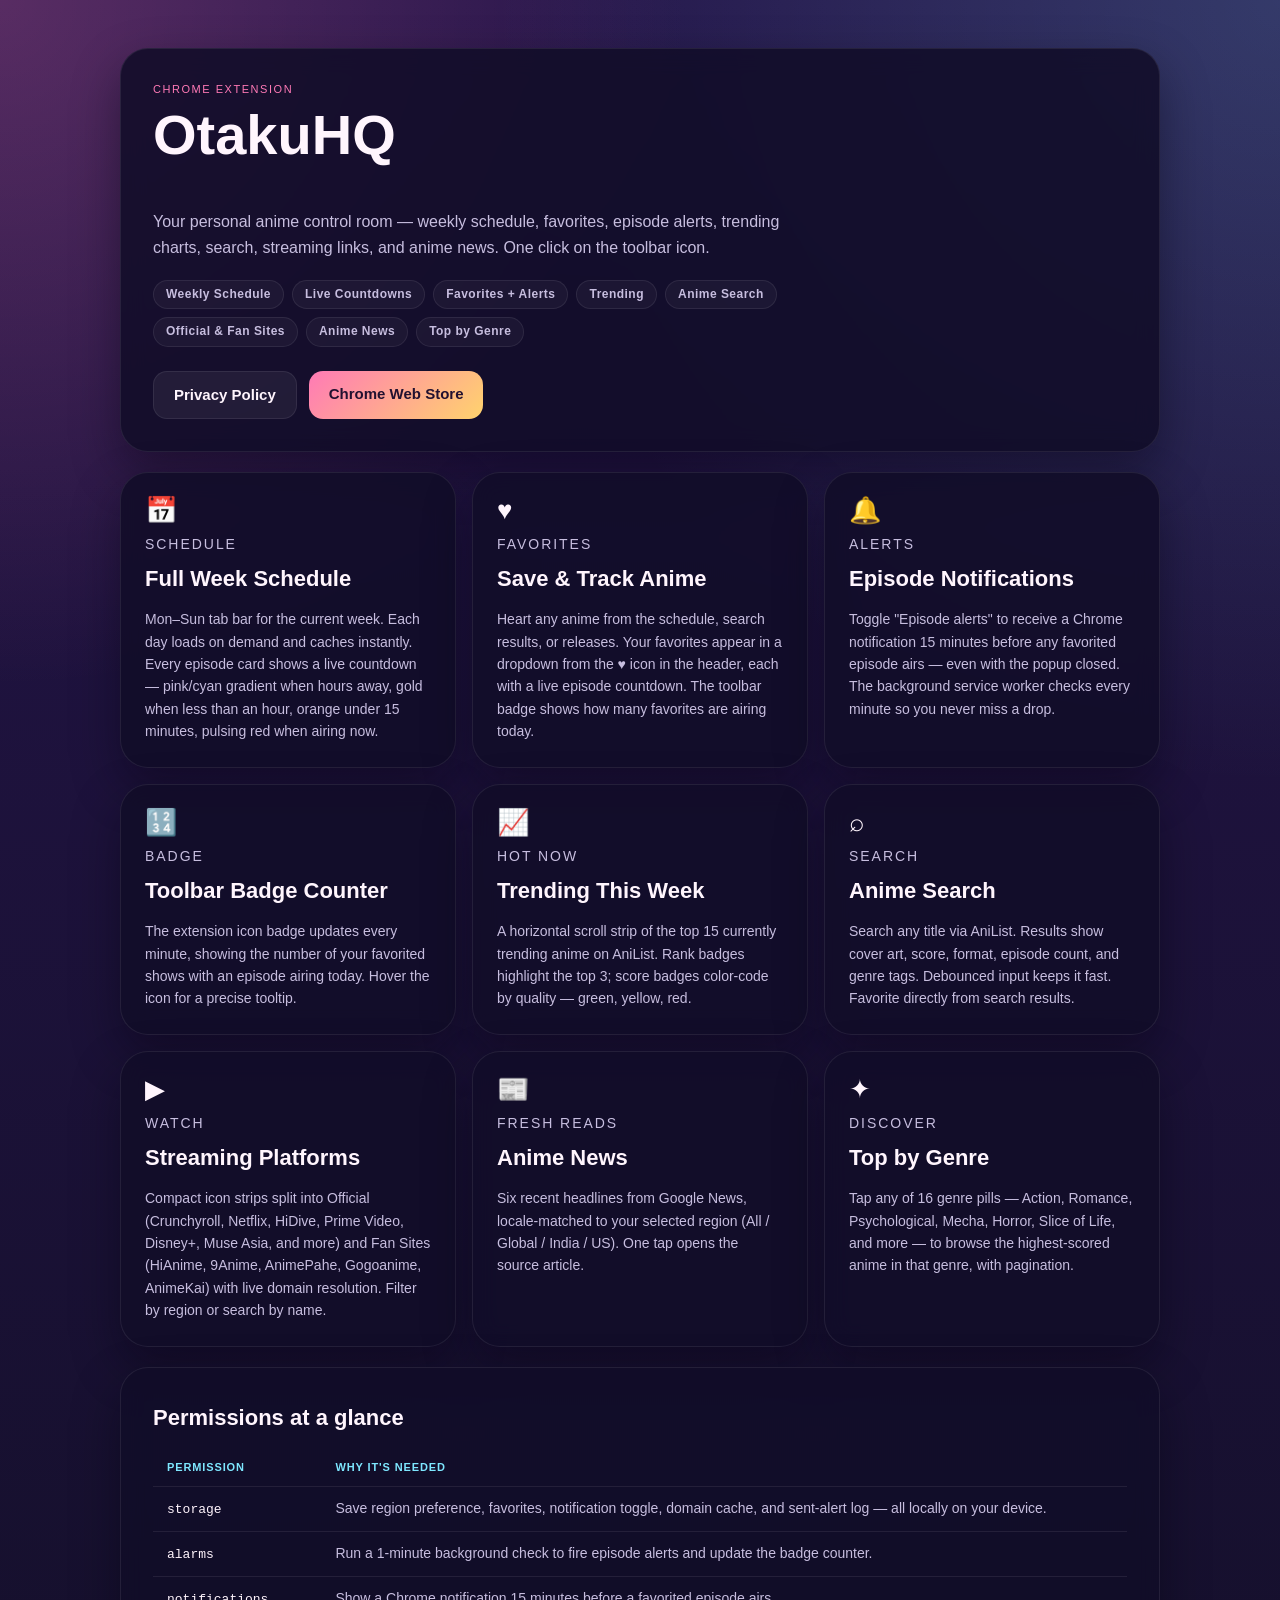
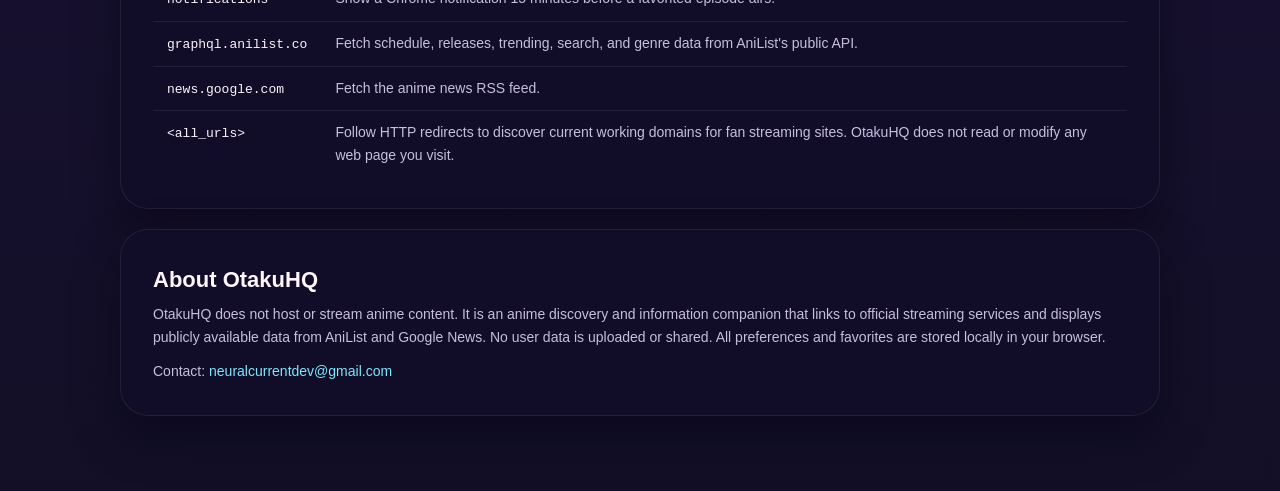
==== index.html @ 3a5a3df6 "Initial commit: OtakuHQ landing page and privacy policy" ====
<!doctype html>
<html lang="en">
  <head>
    <meta charset="utf-8" />
    <meta name="viewport" content="width=device-width, initial-scale=1" />
    <title>OtakuHQ — Anime Control Room for Chrome</title>
    <meta
      name="description"
      content="OtakuHQ is a Chrome extension with a full weekly anime schedule, favorites, episode alerts, trending charts, search, streaming platforms, and anime news — all from one popup."
    />
    <link rel="stylesheet" href="styles.css" />
  </head>
  <body>
    <main class="page-shell">

      <!-- Hero -->
      <section class="card">
        <div class="hero-body">
          <p class="eyebrow">Chrome Extension</p>
          <h1>OtakuHQ</h1>
          <p class="lead">
            Your personal anime control room — weekly schedule, favorites,
            episode alerts, trending charts, search, streaming links, and
            anime news. One click on the toolbar icon.
          </p>

          <div class="badge-row">
            <span class="badge">Weekly Schedule</span>
            <span class="badge">Live Countdowns</span>
            <span class="badge">Favorites + Alerts</span>
            <span class="badge">Trending</span>
            <span class="badge">Anime Search</span>
            <span class="badge">Official &amp; Fan Sites</span>
            <span class="badge">Anime News</span>
            <span class="badge">Top by Genre</span>
          </div>

          <div class="actions">
            <a class="button button-secondary" href="privacy-policy.html">Privacy Policy</a>
            <a class="button button-primary" href="https://chromewebstore.google.com/" target="_blank" rel="noreferrer">Chrome Web Store</a>
          </div>
        </div>
      </section>

      <!-- Feature grid -->
      <div class="feature-grid">

        <article class="card feature-card">
          <div class="feature-icon">📅</div>
          <p class="card-kicker">Schedule</p>
          <h2>Full Week Schedule</h2>
          <p>
            Mon–Sun tab bar for the current week. Each day loads on demand and
            caches instantly. Every episode card shows a live countdown — pink/cyan
            gradient when hours away, gold when less than an hour, orange under
            15 minutes, pulsing red when airing now.
          </p>
        </article>

        <article class="card feature-card">
          <div class="feature-icon">♥</div>
          <p class="card-kicker">Favorites</p>
          <h2>Save &amp; Track Anime</h2>
          <p>
            Heart any anime from the schedule, search results, or releases. Your
            favorites appear in a dropdown from the ♥ icon in the header, each
            with a live episode countdown. The toolbar badge shows how many
            favorites are airing today.
          </p>
        </article>

        <article class="card feature-card">
          <div class="feature-icon">🔔</div>
          <p class="card-kicker">Alerts</p>
          <h2>Episode Notifications</h2>
          <p>
            Toggle "Episode alerts" to receive a Chrome notification 15 minutes
            before any favorited episode airs — even with the popup closed. The
            background service worker checks every minute so you never miss a drop.
          </p>
        </article>

        <article class="card feature-card">
          <div class="feature-icon">🔢</div>
          <p class="card-kicker">Badge</p>
          <h2>Toolbar Badge Counter</h2>
          <p>
            The extension icon badge updates every minute, showing the number of
            your favorited shows with an episode airing today. Hover the icon for
            a precise tooltip.
          </p>
        </article>

        <article class="card feature-card">
          <div class="feature-icon">📈</div>
          <p class="card-kicker">Hot Now</p>
          <h2>Trending This Week</h2>
          <p>
            A horizontal scroll strip of the top 15 currently trending anime on
            AniList. Rank badges highlight the top 3; score badges color-code
            by quality — green, yellow, red.
          </p>
        </article>

        <article class="card feature-card">
          <div class="feature-icon">⌕</div>
          <p class="card-kicker">Search</p>
          <h2>Anime Search</h2>
          <p>
            Search any title via AniList. Results show cover art, score, format,
            episode count, and genre tags. Debounced input keeps it fast.
            Favorite directly from search results.
          </p>
        </article>

        <article class="card feature-card">
          <div class="feature-icon">▶</div>
          <p class="card-kicker">Watch</p>
          <h2>Streaming Platforms</h2>
          <p>
            Compact icon strips split into Official (Crunchyroll, Netflix, HiDive,
            Prime Video, Disney+, Muse Asia, and more) and Fan Sites (HiAnime,
            9Anime, AnimePahe, Gogoanime, AnimeKai) with live domain resolution.
            Filter by region or search by name.
          </p>
        </article>

        <article class="card feature-card">
          <div class="feature-icon">📰</div>
          <p class="card-kicker">Fresh Reads</p>
          <h2>Anime News</h2>
          <p>
            Six recent headlines from Google News, locale-matched to your selected
            region (All / Global / India / US). One tap opens the source article.
          </p>
        </article>

        <article class="card feature-card">
          <div class="feature-icon">✦</div>
          <p class="card-kicker">Discover</p>
          <h2>Top by Genre</h2>
          <p>
            Tap any of 16 genre pills — Action, Romance, Psychological, Mecha,
            Horror, Slice of Life, and more — to browse the highest-scored anime
            in that genre, with pagination.
          </p>
        </article>

      </div>

      <!-- Permissions at a glance -->
      <section class="card">
        <h2>Permissions at a glance</h2>
        <table>
          <thead>
            <tr><th>Permission</th><th>Why it's needed</th></tr>
          </thead>
          <tbody>
            <tr>
              <td><code>storage</code></td>
              <td>Save region preference, favorites, notification toggle, domain cache, and sent-alert log — all locally on your device.</td>
            </tr>
            <tr>
              <td><code>alarms</code></td>
              <td>Run a 1-minute background check to fire episode alerts and update the badge counter.</td>
            </tr>
            <tr>
              <td><code>notifications</code></td>
              <td>Show a Chrome notification 15 minutes before a favorited episode airs.</td>
            </tr>
            <tr>
              <td><code>graphql.anilist.co</code></td>
              <td>Fetch schedule, releases, trending, search, and genre data from AniList's public API.</td>
            </tr>
            <tr>
              <td><code>news.google.com</code></td>
              <td>Fetch the anime news RSS feed.</td>
            </tr>
            <tr>
              <td><code>&lt;all_urls&gt;</code></td>
              <td>Follow HTTP redirects to discover current working domains for fan streaming sites. OtakuHQ does not read or modify any web page you visit.</td>
            </tr>
          </tbody>
        </table>
      </section>

      <!-- About / footer -->
      <section class="card">
        <h2>About OtakuHQ</h2>
        <p class="footer-note">
          OtakuHQ does not host or stream anime content. It is an anime discovery
          and information companion that links to official streaming services and
          displays publicly available data from AniList and Google News. No user
          data is uploaded or shared. All preferences and favorites are stored
          locally in your browser.
        </p>
        <p class="footer-note" style="margin-top:12px">
          Contact:
          <a href="mailto:neuralcurrentdev@gmail.com" style="color:var(--accent-2); text-decoration:none;">neuralcurrentdev@gmail.com</a>
        </p>
      </section>

    </main>
  </body>
</html>
---- styles.css ----
:root {
  color-scheme: dark;
  --bg:       #120f26;
  --panel:    rgba(18, 13, 40, 0.88);
  --text:     #fff5fd;
  --muted:    #c7bedf;
  --accent:   #ff7ab6;
  --accent-2: #7ee7ff;
  --accent-3: #ffd36d;
  --line:     rgba(255, 255, 255, 0.08);
}

* { box-sizing: border-box; }

body {
  margin: 0;
  min-height: 100vh;
  font: 16px/1.6 "Trebuchet MS", "Avenir Next", sans-serif;
  color: var(--text);
  background:
    radial-gradient(circle at top left,  rgba(255,122,182,0.24), transparent 28%),
    radial-gradient(circle at top right, rgba(126,231,255,0.18), transparent 32%),
    linear-gradient(180deg, #241449 0%, var(--bg) 100%);
}

.page-shell {
  max-width: 1080px;
  margin: 0 auto;
  padding: 48px 20px 80px;
  display: flex;
  flex-direction: column;
  gap: 20px;
}

/* ── Cards ── */
.card {
  border: 1px solid var(--line);
  background: var(--panel);
  backdrop-filter: blur(12px);
  border-radius: 28px;
  padding: 32px;
  box-shadow: 0 20px 48px rgba(5,3,16,0.4);
}

/* ── Typography ── */
.eyebrow, .card-kicker {
  margin: 0 0 8px;
  text-transform: uppercase;
  letter-spacing: 0.14em;
  font-size: 11px;
  color: var(--accent);
}

h1, h2, h3, p, ul { margin-top: 0; }

h1 { font-size: 56px; line-height: 1.0; }
h2 { font-size: 22px; margin-bottom: 6px; }
h3 { font-size: 16px; color: var(--accent-2); margin-bottom: 4px; }

.lead, .muted, li { color: var(--muted); }
.muted { font-size: 14px; }

/* ── Hero ── */
.hero-body { max-width: 640px; }

.badge-row {
  display: flex;
  flex-wrap: wrap;
  gap: 8px;
  margin-top: 20px;
  margin-bottom: 24px;
}

.badge {
  display: inline-block;
  padding: 4px 12px;
  border-radius: 99px;
  font-size: 12px;
  font-weight: 700;
  letter-spacing: 0.04em;
  border: 1px solid var(--line);
  color: var(--muted);
  background: rgba(255,255,255,0.04);
}

.actions {
  display: flex;
  gap: 12px;
  flex-wrap: wrap;
}

/* ── Buttons ── */
.button {
  text-decoration: none;
  border-radius: 14px;
  padding: 11px 20px;
  font-weight: 700;
  font-size: 15px;
}

.button-primary {
  background: linear-gradient(135deg, var(--accent), var(--accent-3));
  color: #221130;
}

.button-secondary {
  background: rgba(255,255,255,0.06);
  color: var(--text);
  border: 1px solid var(--line);
}

/* ── Feature grid ── */
.feature-grid {
  display: grid;
  grid-template-columns: repeat(3, minmax(0, 1fr));
  gap: 16px;
}

.feature-card {
  display: flex;
  flex-direction: column;
  gap: 6px;
  padding: 24px;
}

.feature-card p { color: var(--muted); font-size: 14px; margin: 0; }

.feature-icon {
  font-size: 26px;
  margin-bottom: 4px;
  line-height: 1;
}

/* ── Permissions / data table ── */
table {
  width: 100%;
  border-collapse: collapse;
  margin-top: 14px;
  font-size: 14px;
}

th, td {
  text-align: left;
  padding: 10px 14px;
  border-bottom: 1px solid var(--line);
  color: var(--muted);
  vertical-align: top;
}

th {
  color: var(--accent-2);
  font-size: 11px;
  font-weight: 700;
  text-transform: uppercase;
  letter-spacing: 0.08em;
}

tr:last-child td { border-bottom: none; }

code { color: var(--text); font-size: 13px; }

/* ── Lists ── */
ul { padding-left: 18px; }
li { color: var(--muted); font-size: 15px; margin-bottom: 4px; }

.no-bullet { list-style: none; padding-left: 0; }
.no-bullet li::before { content: "✕  "; color: #f43f5e; }

/* ── Footer / back ── */
.back-link { margin-top: 28px; }
.back-link a {
  text-decoration: none;
  border-radius: 14px;
  padding: 10px 16px;
  background: rgba(255,255,255,0.06);
  color: var(--text);
  border: 1px solid var(--line);
  font-size: 14px;
}

.footer-note { color: var(--muted); font-size: 14px; margin: 0; }

/* ── Privacy-page section spacing ── */
.policy-section h2 {
  color: var(--accent-2);
  font-size: 18px;
  margin-top: 28px;
  margin-bottom: 6px;
}
.policy-section h2:first-child { margin-top: 0; }

/* ── Responsive ── */
@media (max-width: 860px) {
  .feature-grid { grid-template-columns: repeat(2, minmax(0, 1fr)); }
}

@media (max-width: 560px) {
  .feature-grid { grid-template-columns: 1fr; }
  h1 { font-size: 38px; }
}
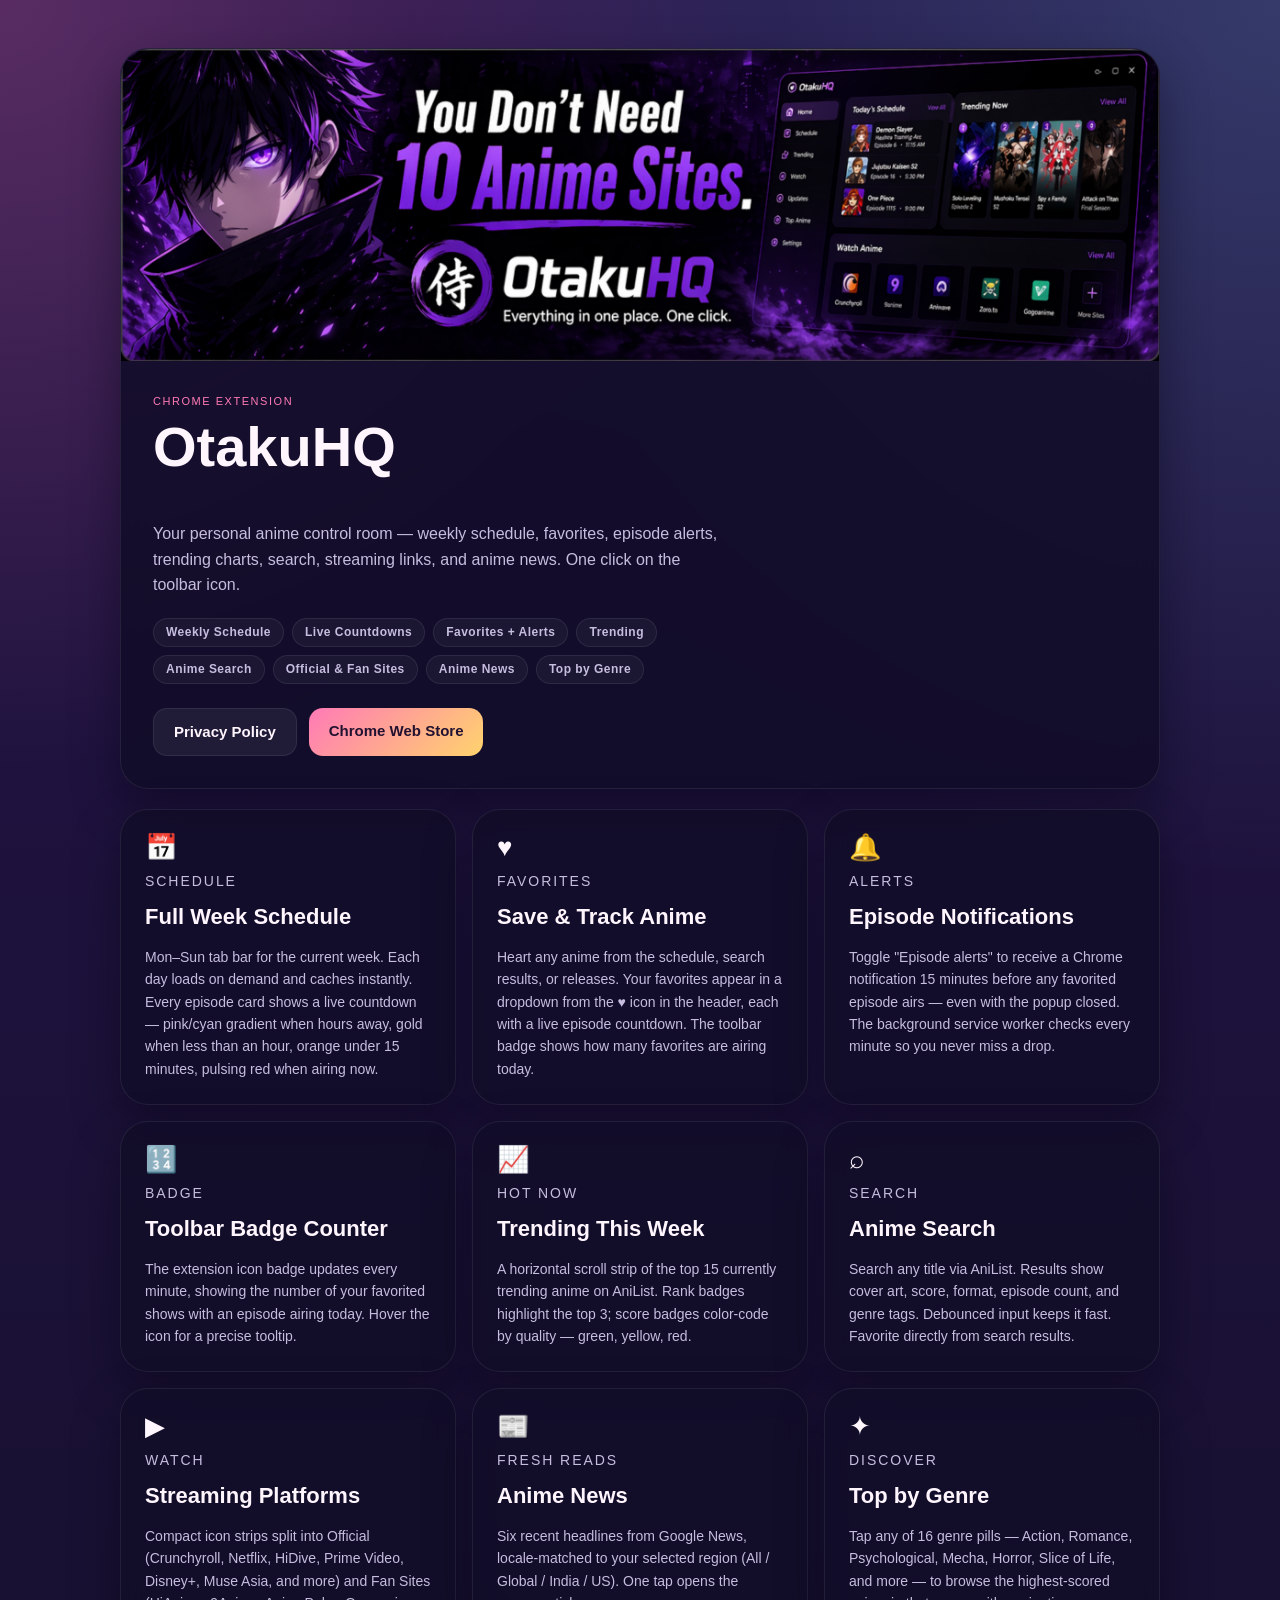
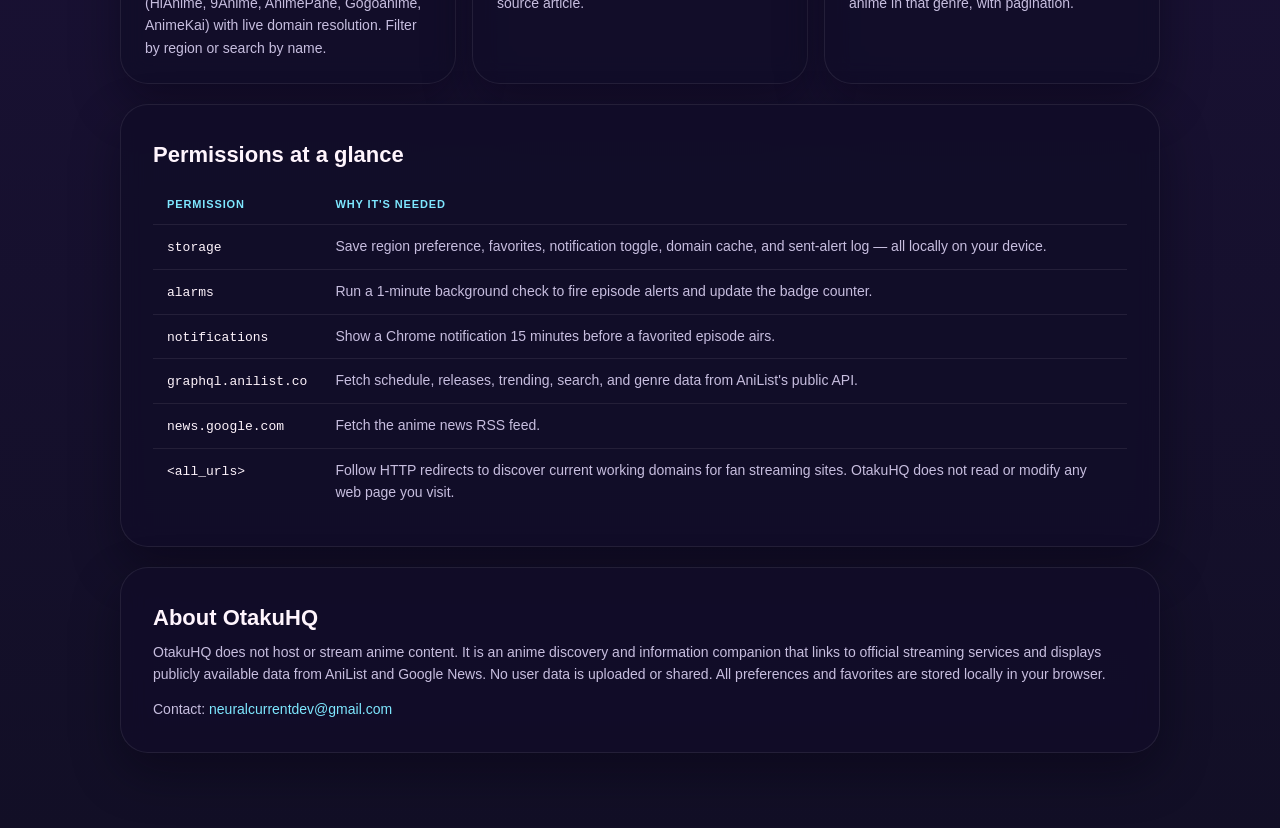
==== commit 17ecb5cb: "Add OtakuHQ banner image to homepage hero section Co-Authored-By: Claude Sonnet 4.6 <noreply@anthrop" ====
--- a/index.html
+++ b/index.html
@@ -14,7 +14,8 @@
     <main class="page-shell">
 
       <!-- Hero -->
-      <section class="card">
+      <section class="card hero-card">
+        <img src="otakuhq_banner_920_680.png" alt="OtakuHQ banner" class="hero-banner" />
         <div class="hero-body">
           <p class="eyebrow">Chrome Extension</p>
           <h1>OtakuHQ</h1>
--- a/styles.css
+++ b/styles.css
@@ -61,7 +61,19 @@
 .muted { font-size: 14px; }
 
 /* ── Hero ── */
-.hero-body { max-width: 640px; }
+.hero-card { padding: 0; overflow: hidden; }
+
+.hero-banner {
+  display: block;
+  width: 100%;
+  height: auto;
+  border-radius: 28px 28px 0 0;
+}
+
+.hero-card .hero-body {
+  max-width: 640px;
+  padding: 32px;
+}
 
 .badge-row {
   display: flex;
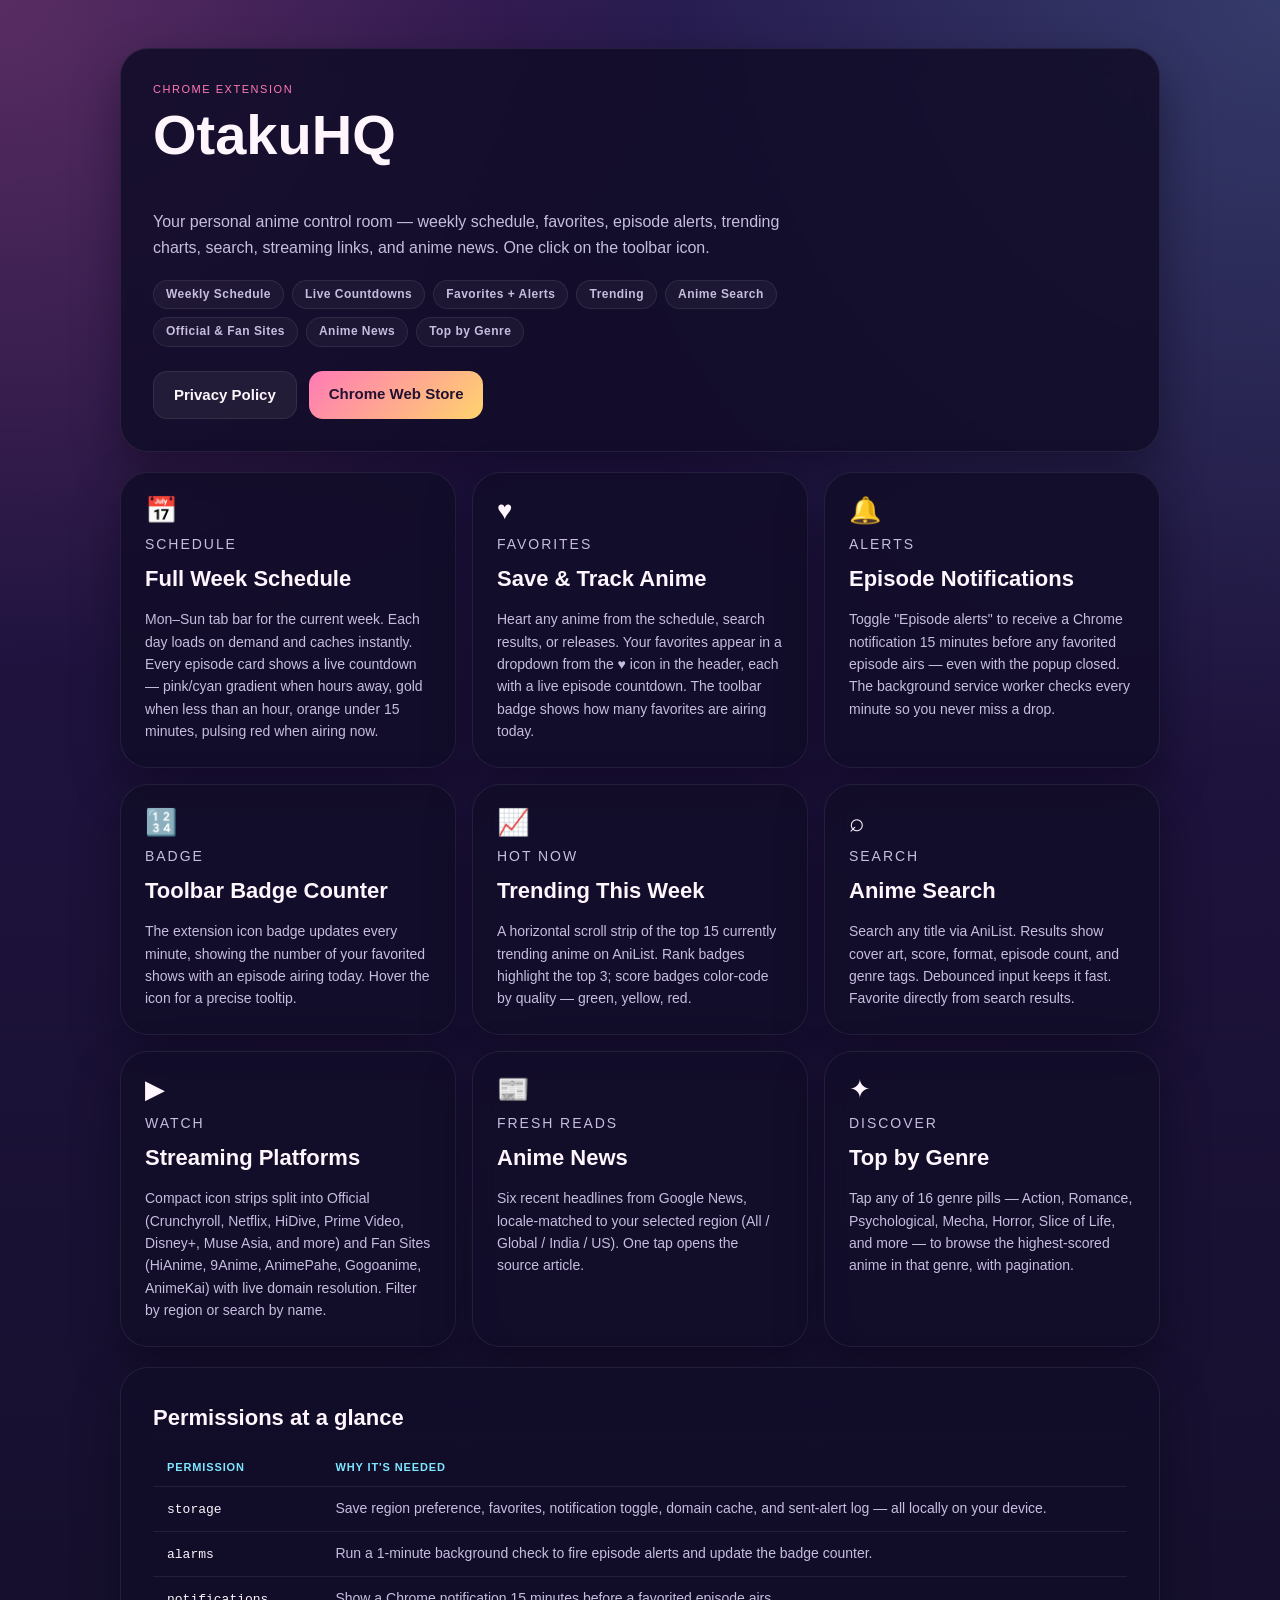
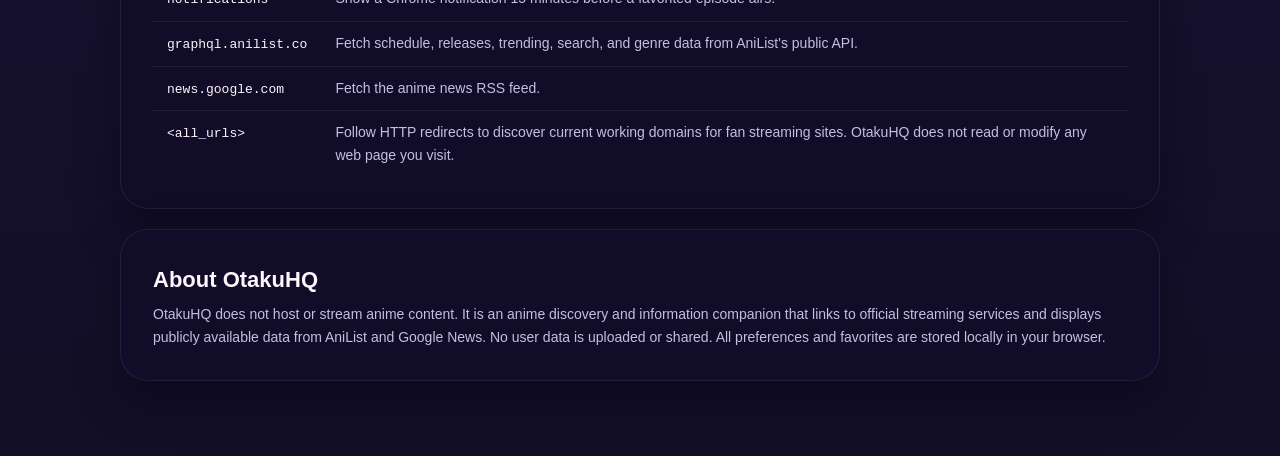
==== commit d431bfce: "Remove banner from hero and drop contact email from all pages Co-Authored-By: Claude Sonnet 4.6 <nor" ====
--- a/index.html
+++ b/index.html
@@ -14,8 +14,7 @@
     <main class="page-shell">
 
       <!-- Hero -->
-      <section class="card hero-card">
-        <img src="otakuhq_banner_920_680.png" alt="OtakuHQ banner" class="hero-banner" />
+      <section class="card">
         <div class="hero-body">
           <p class="eyebrow">Chrome Extension</p>
           <h1>OtakuHQ</h1>
@@ -195,10 +194,6 @@
           data is uploaded or shared. All preferences and favorites are stored
           locally in your browser.
         </p>
-        <p class="footer-note" style="margin-top:12px">
-          Contact:
-          <a href="mailto:neuralcurrentdev@gmail.com" style="color:var(--accent-2); text-decoration:none;">neuralcurrentdev@gmail.com</a>
-        </p>
       </section>
 
     </main>
--- a/styles.css
+++ b/styles.css
@@ -61,19 +61,7 @@
 .muted { font-size: 14px; }
 
 /* ── Hero ── */
-.hero-card { padding: 0; overflow: hidden; }
-
-.hero-banner {
-  display: block;
-  width: 100%;
-  height: auto;
-  border-radius: 28px 28px 0 0;
-}
-
-.hero-card .hero-body {
-  max-width: 640px;
-  padding: 32px;
-}
+.hero-body { max-width: 640px; }
 
 .badge-row {
   display: flex;
